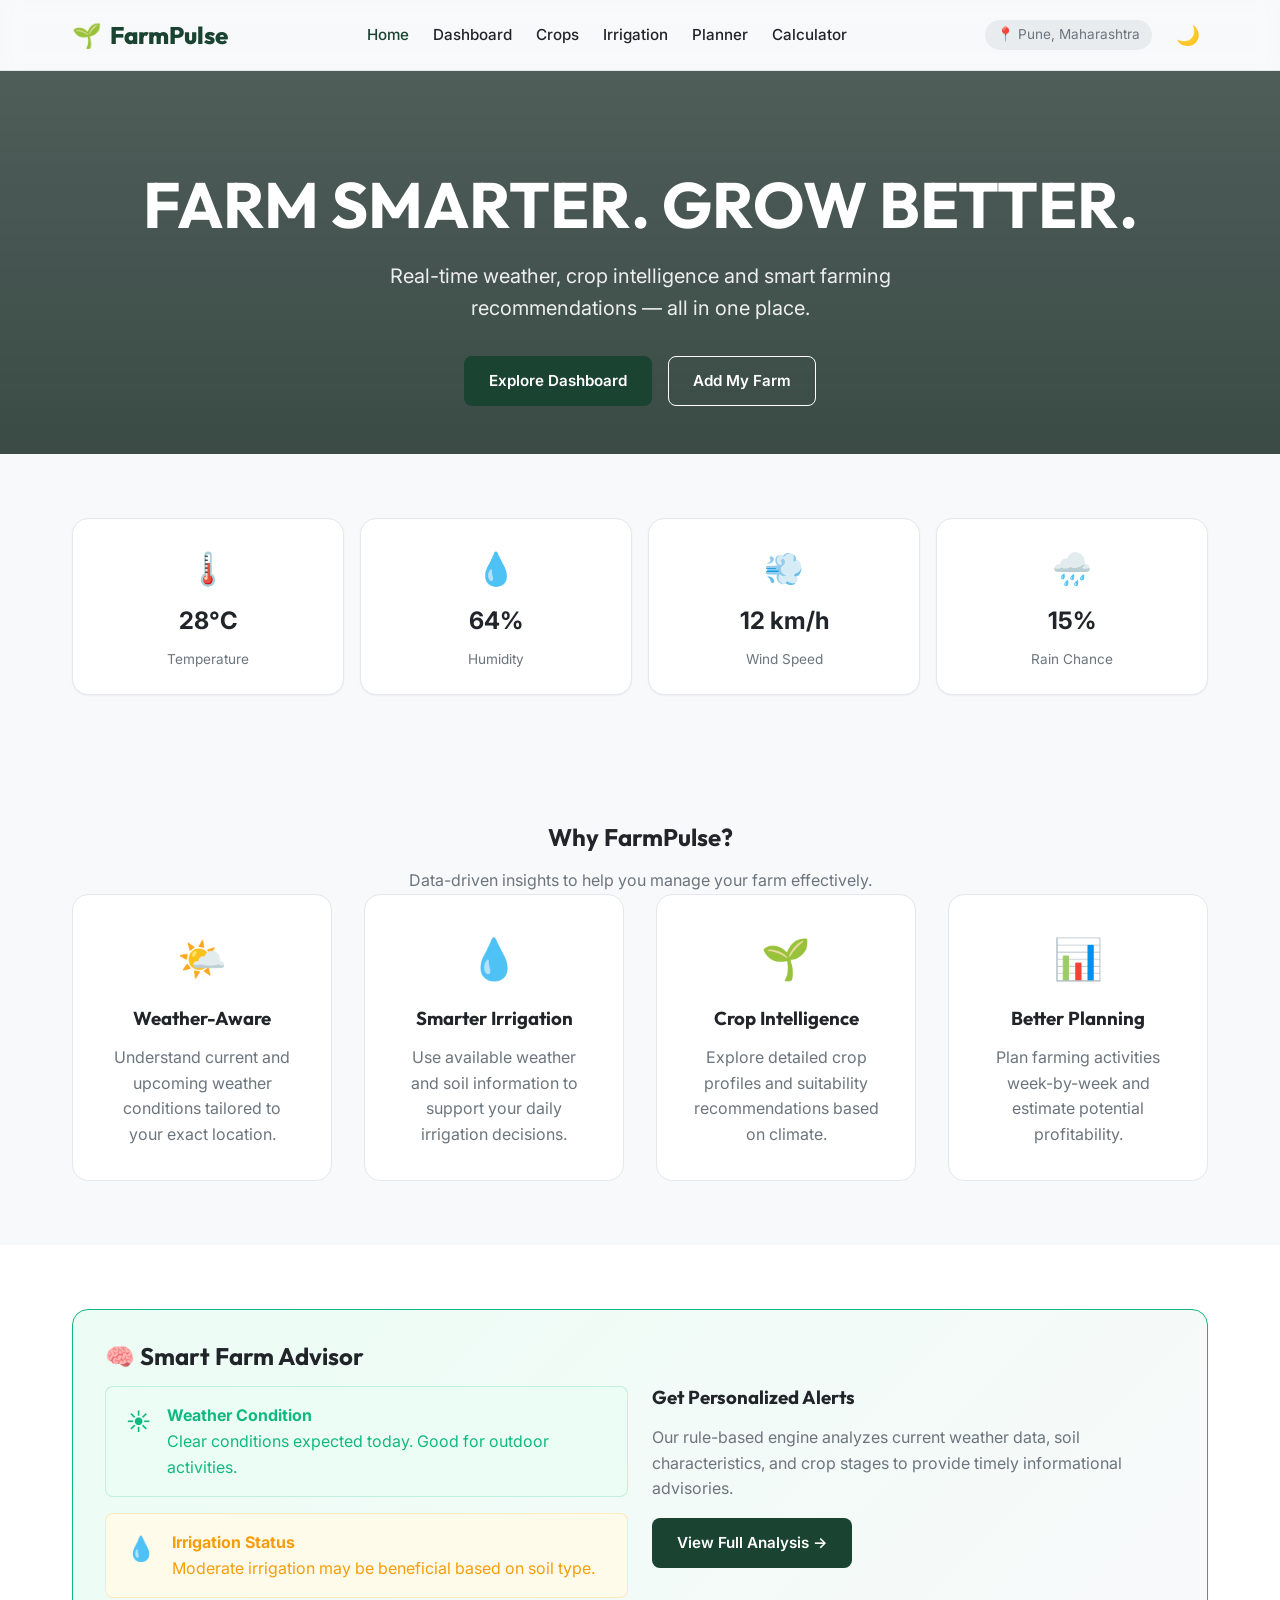
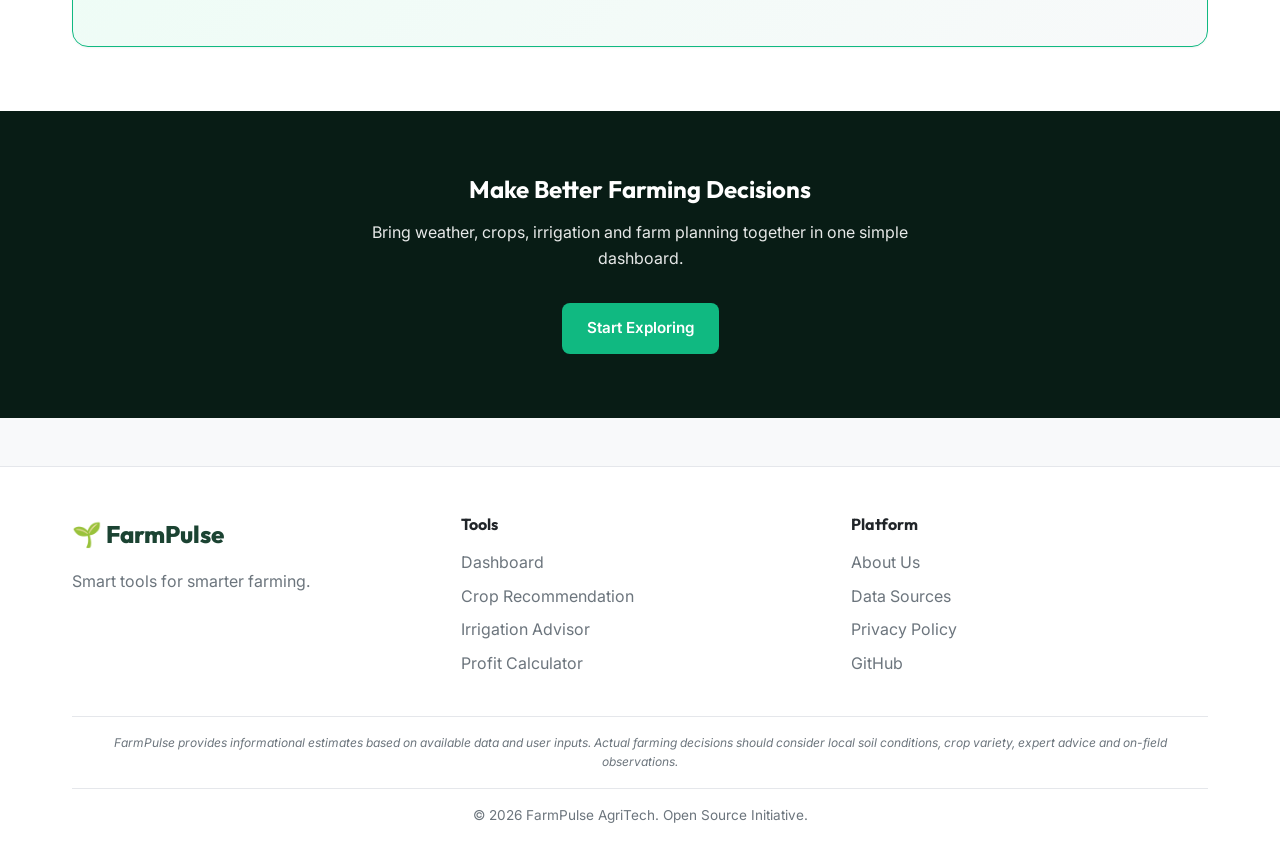
==== index.html @ 8e060a37 "Initial commit: FarmPulse implementation" ====
<!DOCTYPE html>
<html lang="en" data-theme="light">
<head>
  <meta charset="UTF-8">
  <meta name="viewport" content="width=device-width, initial-scale=1.0">
  <title>FarmPulse — Smart Farming Decision Assistant</title>
  
  <meta name="description" content="Real-time weather, crop intelligence and smart farming recommendations — all in one place.">
  
  <!-- Google Fonts -->
  <link rel="preconnect" href="https://fonts.googleapis.com">
  <link rel="preconnect" href="https://fonts.gstatic.com" crossorigin>
  <link href="https://fonts.googleapis.com/css2?family=Inter:wght@400;500;600&family=Outfit:wght@400;600;700;800&display=swap" rel="stylesheet">
  
  <!-- CSS -->
  <link rel="stylesheet" href="./css/style.css">
  <link rel="stylesheet" href="./css/components.css">
  <link rel="stylesheet" href="./css/responsive.css">
  
  <!-- Initial Styles specifically for Hero section -->
  <style>
    .hero {
      position: relative;
      background: linear-gradient(rgba(8, 28, 21, 0.7), rgba(8, 28, 21, 0.8)), url('https://images.unsplash.com/photo-1625246333195-78d9c38ad449?ixlib=rb-4.0.3&auto=format&fit=crop&w=1920&q=80') center/cover;
      color: white;
      padding: 6rem 0;
      text-align: center;
    }
    .hero h1 {
      color: white;
      font-size: clamp(2.5rem, 5vw, 4rem);
      margin-bottom: 1rem;
    }
    .hero p {
      font-size: 1.25rem;
      max-width: 600px;
      margin: 0 auto 2rem;
      opacity: 0.9;
    }
    .hero-actions {
      display: flex;
      gap: 1rem;
      justify-content: center;
    }
    
    .section-padding { padding: 4rem 0; }
    
    .features-grid {
      display: grid;
      grid-template-columns: repeat(auto-fit, minmax(250px, 1fr));
      gap: 2rem;
    }
    
    .feature-card {
      text-align: center;
      padding: 2rem;
      border: 1px solid var(--border-color);
      border-radius: var(--radius-lg);
      background-color: var(--color-surface);
      transition: transform var(--transition-normal);
    }
    .feature-card:hover {
      transform: translateY(-5px);
      box-shadow: var(--shadow-md);
    }
    .feature-icon {
      font-size: 2.5rem;
      margin-bottom: 1rem;
    }
    
    .cta-section {
      background-color: var(--color-primary-dark);
      color: white;
      text-align: center;
      padding: 4rem 0;
    }
    .cta-section h2 { color: white; }
  </style>
</head>
<body>

  <!-- Navbar -->
  <nav class="navbar">
    <div class="container">
      <a href="index.html" class="logo">
        <span>🌱</span> FarmPulse
      </a>
      
      <div class="nav-links">
        <a href="index.html" class="active">Home</a>
        <a href="dashboard.html">Dashboard</a>
        <a href="crops.html">Crops</a>
        <a href="irrigation.html">Irrigation</a>
        <a href="planner.html">Planner</a>
        <a href="calculator.html">Calculator</a>
      </div>
      
      <div class="nav-actions">
        <div class="location-badge">
          📍 <span>Detecting...</span>
        </div>
        <button class="theme-toggle" aria-label="Toggle Dark Mode">🌙</button>
        <button class="mobile-menu-btn" aria-label="Open Mobile Menu">☰</button>
      </div>
    </div>
  </nav>

  <!-- Mobile Menu Overlay -->
  <div class="mobile-menu-overlay">
    <div class="nav-links">
      <a href="index.html" class="active">🏠 Home</a>
      <a href="dashboard.html">📊 Dashboard</a>
      <a href="crops.html">🌱 Crops</a>
      <a href="irrigation.html">💧 Irrigation</a>
      <a href="planner.html">📅 Planner</a>
      <a href="calculator.html">💰 Calculator</a>
      <a href="about.html">ℹ️ About</a>
    </div>
  </div>

  <!-- Hero Section -->
  <header class="hero">
    <div class="container">
      <h1>FARM SMARTER. GROW BETTER.</h1>
      <p>Real-time weather, crop intelligence and smart farming recommendations — all in one place.</p>
      <div class="hero-actions hero-buttons">
        <a href="dashboard.html" class="btn btn-primary">Explore Dashboard</a>
        <a href="crops.html" class="btn btn-secondary" style="border-color: white; color: white !important;">Add My Farm</a>
      </div>
    </div>
  </header>

  <!-- Main Content -->
  <main>
    <!-- Live Farm Conditions Teaser -->
    <section class="section-padding" style="background-color: var(--color-background); margin-top: -3rem; position: relative; z-index: 10;">
      <div class="container">
        <div id="live-conditions-preview" class="grid grid-cols-4-lg gap-md text-center">
          <!-- Populated by JS -->
          <div class="card skeleton-box"></div>
          <div class="card skeleton-box"></div>
          <div class="card skeleton-box"></div>
          <div class="card skeleton-box"></div>
        </div>
      </div>
    </section>

    <!-- Why FarmPulse Features -->
    <section class="section-padding">
      <div class="container">
        <div class="text-center mb-xl">
          <h2>Why FarmPulse?</h2>
          <p class="text-muted">Data-driven insights to help you manage your farm effectively.</p>
        </div>
        
        <div class="features-grid">
          <div class="feature-card">
            <div class="feature-icon">🌤️</div>
            <h3>Weather-Aware</h3>
            <p class="text-muted mt-sm">Understand current and upcoming weather conditions tailored to your exact location.</p>
          </div>
          
          <div class="feature-card">
            <div class="feature-icon">💧</div>
            <h3>Smarter Irrigation</h3>
            <p class="text-muted mt-sm">Use available weather and soil information to support your daily irrigation decisions.</p>
          </div>
          
          <div class="feature-card">
            <div class="feature-icon">🌱</div>
            <h3>Crop Intelligence</h3>
            <p class="text-muted mt-sm">Explore detailed crop profiles and suitability recommendations based on climate.</p>
          </div>
          
          <div class="feature-card">
            <div class="feature-icon">📊</div>
            <h3>Better Planning</h3>
            <p class="text-muted mt-sm">Plan farming activities week-by-week and estimate potential profitability.</p>
          </div>
        </div>
      </div>
    </section>

    <!-- Smart Advisor Preview -->
    <section class="section-padding" style="background-color: var(--color-surface);">
      <div class="container">
        <div class="card" style="background: linear-gradient(135deg, var(--color-success-bg), var(--color-background)); border-color: var(--color-success);">
          <h2>🧠 Smart Farm Advisor</h2>
          <div class="grid grid-cols-2-sm gap-lg mt-md">
            <div>
              <div class="alert alert-success">
                <span style="font-size: 1.5rem;">☀️</span>
                <div>
                  <strong>Weather Condition</strong>
                  <p>Clear conditions expected today. Good for outdoor activities.</p>
                </div>
              </div>
              <div class="alert alert-warning">
                <span style="font-size: 1.5rem;">💧</span>
                <div>
                  <strong>Irrigation Status</strong>
                  <p>Moderate irrigation may be beneficial based on soil type.</p>
                </div>
              </div>
            </div>
            <div class="flex-col justify-center">
              <h3>Get Personalized Alerts</h3>
              <p class="text-muted mb-md">Our rule-based engine analyzes current weather data, soil characteristics, and crop stages to provide timely informational advisories.</p>
              <a href="dashboard.html" class="btn btn-primary">View Full Analysis →</a>
            </div>
          </div>
        </div>
      </div>
    </section>

    <!-- CTA Section -->
    <section class="cta-section">
      <div class="container">
        <h2>Make Better Farming Decisions</h2>
        <p style="opacity: 0.9; max-width: 600px; margin: 0 auto 2rem;">Bring weather, crops, irrigation and farm planning together in one simple dashboard.</p>
        <div class="hero-actions">
          <a href="dashboard.html" class="btn btn-primary" style="background-color: var(--color-success);">Start Exploring</a>
        </div>
      </div>
    </section>
  </main>

  <!-- Mobile Bottom Nav -->
  <nav class="mobile-bottom-nav">
    <a href="index.html" class="active">
      <span>🏠</span> Home
    </a>
    <a href="dashboard.html">
      <span>📊</span> Dash
    </a>
    <a href="crops.html">
      <span>🌱</span> Crops
    </a>
    <a href="about.html">
      <span>ℹ️</span> About
    </a>
  </nav>

  <!-- Footer -->
  <footer class="footer">
    <div class="container">
      <div class="footer-content">
        <div class="footer-brand">
          <div class="logo mb-md">🌱 FarmPulse</div>
          <p class="text-muted">Smart tools for smarter farming.</p>
        </div>
        
        <div class="footer-links">
          <h4>Tools</h4>
          <ul>
            <li><a href="dashboard.html">Dashboard</a></li>
            <li><a href="crops.html">Crop Recommendation</a></li>
            <li><a href="irrigation.html">Irrigation Advisor</a></li>
            <li><a href="calculator.html">Profit Calculator</a></li>
          </ul>
        </div>
        
        <div class="footer-links">
          <h4>Platform</h4>
          <ul>
            <li><a href="about.html">About Us</a></li>
            <li><a href="#">Data Sources</a></li>
            <li><a href="#">Privacy Policy</a></li>
            <li><a href="#">GitHub</a></li>
          </ul>
        </div>
      </div>
      
      <p class="disclaimer">
        FarmPulse provides informational estimates based on available data and user inputs. 
        Actual farming decisions should consider local soil conditions, crop variety, expert advice and on-field observations.
      </p>
      
      <div class="footer-bottom">
        &copy; 2026 FarmPulse AgriTech. Open Source Initiative.
      </div>
    </div>
  </footer>

  <!-- Scripts -->
  <script type="module" src="./js/app.js"></script>
  <script type="module">
    import { locManager } from './js/location.js';
    import { weatherApi } from './js/weather.js';
    
    // Quick load dummy data for hero cards while real API builds
    document.addEventListener('DOMContentLoaded', async () => {
      const container = document.getElementById('live-conditions-preview');
      try {
        const loc = locManager.getLocation();
        const weather = await weatherApi.getCurrentWeather(loc.lat, loc.lon);
        
        container.innerHTML = `
          <div class="card" style="padding: 1.5rem;">
            <div style="font-size: 2rem;">🌡️</div>
            <div style="font-size: 1.5rem; font-weight: bold; margin: 0.5rem 0;">${weather.temperature}°C</div>
            <div class="text-muted" style="font-size: 0.85rem;">Temperature</div>
          </div>
          <div class="card" style="padding: 1.5rem;">
            <div style="font-size: 2rem;">💧</div>
            <div style="font-size: 1.5rem; font-weight: bold; margin: 0.5rem 0;">${weather.humidity}%</div>
            <div class="text-muted" style="font-size: 0.85rem;">Humidity</div>
          </div>
          <div class="card" style="padding: 1.5rem;">
            <div style="font-size: 2rem;">💨</div>
            <div style="font-size: 1.5rem; font-weight: bold; margin: 0.5rem 0;">${weather.windSpeed} km/h</div>
            <div class="text-muted" style="font-size: 0.85rem;">Wind Speed</div>
          </div>
          <div class="card" style="padding: 1.5rem;">
            <div style="font-size: 2rem;">🌧️</div>
            <div style="font-size: 1.5rem; font-weight: bold; margin: 0.5rem 0;">${weather.precipProb}%</div>
            <div class="text-muted" style="font-size: 0.85rem;">Rain Chance</div>
          </div>
        `;
      } catch (e) {
        // Fallback layout if weather.js isn't implemented yet
        container.innerHTML = `
          <div class="card"><div style="font-size:2rem">🌡️</div><h3>28°C</h3><span class="text-muted">Temperature</span></div>
          <div class="card"><div style="font-size:2rem">💧</div><h3>71%</h3><span class="text-muted">Humidity</span></div>
          <div class="card"><div style="font-size:2rem">🌱</div><h3>65%</h3><span class="text-muted">Soil Moisture</span></div>
          <div class="card"><div style="font-size:2rem">💨</div><h3>12 km/h</h3><span class="text-muted">Wind</span></div>
        `;
      }
    });
  </script>
</body>
</html>
---- css/style.css ----
/* ==========================================================================
   Base Styles and CSS Variables
   ========================================================================== */

:root {
  /* Color Palette - Light Mode */
  --color-primary: #1b4332; /* Forest Green */
  --color-primary-light: #2d6a4f; /* Deep Green */
  --color-primary-dark: #081c15; /* Dark Green */
  --color-secondary: #40916c; /* Earthy Green */
  --color-secondary-light: #52b788;
  
  --color-background: #f8f9fa; /* Cream/Off-white */
  --color-surface: #ffffff; /* White cards */
  --color-text: #212529; /* Dark text */
  --color-text-muted: #6c757d; /* Muted text */
  
  --color-accent-brown: #6c584c; /* Earthy Brown */
  --color-accent-gold: #d4a373; /* Muted Gold */
  --color-accent-beige: #e9ecef; /* Soft Beige */
  
  /* Status Colors */
  --color-danger: #ef4444; /* Red */
  --color-danger-bg: #fef2f2;
  --color-warning: #f59e0b; /* Yellow/Orange */
  --color-warning-bg: #fffbeb;
  --color-success: #10b981; /* Green */
  --color-success-bg: #ecfdf5;
  --color-info: #3b82f6; /* Blue for water/irrigation */
  
  /* Borders and Shadows */
  --border-color: #e5e7eb;
  --shadow-sm: 0 1px 2px 0 rgba(0, 0, 0, 0.05);
  --shadow-md: 0 4px 6px -1px rgba(0, 0, 0, 0.1), 0 2px 4px -1px rgba(0, 0, 0, 0.06);
  --shadow-lg: 0 10px 15px -3px rgba(0, 0, 0, 0.1), 0 4px 6px -2px rgba(0, 0, 0, 0.05);
  --shadow-card: 0 10px 40px -10px rgba(0,0,0,0.08);
  
  /* Typography */
  --font-family-base: 'Inter', system-ui, -apple-system, sans-serif;
  --font-family-heading: 'Outfit', 'Inter', system-ui, sans-serif;
  
  /* Spacing */
  --spacing-xs: 0.25rem;
  --spacing-sm: 0.5rem;
  --spacing-md: 1rem;
  --spacing-lg: 1.5rem;
  --spacing-xl: 2rem;
  --spacing-2xl: 3rem;
  
  /* Border Radius */
  --radius-sm: 0.375rem;
  --radius-md: 0.5rem;
  --radius-lg: 1rem;
  --radius-xl: 1.5rem;
  --radius-full: 9999px;

  /* Transitions */
  --transition-fast: 150ms ease-in-out;
  --transition-normal: 300ms ease-in-out;
}

/* Dark Mode Variables */
[data-theme="dark"] {
  --color-primary: #4ade80; /* Neon-forest accent */
  --color-primary-light: #2dd4bf; 
  --color-primary-dark: #16a34a;
  
  --color-background: #0f172a; /* Rich slate charcoal */
  --color-surface: #1e293b; /* Dark cards */
  --color-text: #f8fafc; /* High contrast text */
  --color-text-muted: #94a3b8; /* Muted text */
  
  --color-accent-brown: #8b5a2b; 
  --color-accent-gold: #fbbf24;
  --color-accent-beige: #334155;
  
  --border-color: #334155;
  --shadow-card: 0 10px 40px -10px rgba(0,0,0,0.3);
  
  --color-danger-bg: rgba(239, 68, 68, 0.1);
  --color-warning-bg: rgba(245, 158, 11, 0.1);
  --color-success-bg: rgba(16, 185, 129, 0.1);
}

/* Reset and Base Styles */
* {
  margin: 0;
  padding: 0;
  box-sizing: border-box;
}

body {
  font-family: var(--font-family-base);
  background-color: var(--color-background);
  color: var(--color-text);
  line-height: 1.6;
  -webkit-font-smoothing: antialiased;
  transition: background-color var(--transition-normal), color var(--transition-normal);
  overflow-x: hidden;
}

h1, h2, h3, h4, h5, h6 {
  font-family: var(--font-family-heading);
  font-weight: 700;
  line-height: 1.2;
  color: var(--color-text);
  margin-bottom: var(--spacing-md);
}

a {
  color: var(--color-primary);
  text-decoration: none;
  transition: color var(--transition-fast);
}

a:hover {
  color: var(--color-primary-light);
}

img {
  max-width: 100%;
  height: auto;
  display: block;
}

ul {
  list-style: none;
}

/* Container */
.container {
  width: 100%;
  max-width: 1200px;
  margin: 0 auto;
  padding: 0 var(--spacing-md);
}

/* Layout Classes */
.flex { display: flex; }
.flex-col { flex-direction: column; }
.items-center { align-items: center; }
.justify-between { justify-content: space-between; }
.justify-center { justify-content: center; }
.gap-sm { gap: var(--spacing-sm); }
.gap-md { gap: var(--spacing-md); }
.gap-lg { gap: var(--spacing-lg); }
.grid { display: grid; }
.text-center { text-align: center; }

/* Utilities */
.hidden { display: none !important; }
.text-muted { color: var(--color-text-muted); }
.mt-sm { margin-top: var(--spacing-sm); }
.mt-md { margin-top: var(--spacing-md); }
.mt-lg { margin-top: var(--spacing-lg); }
.mb-sm { margin-bottom: var(--spacing-sm); }
.mb-md { margin-bottom: var(--spacing-md); }
.mb-lg { margin-bottom: var(--spacing-lg); }

/* Disclaimer Text */
.disclaimer {
  font-size: 0.75rem;
  color: var(--color-text-muted);
  text-align: center;
  margin-top: var(--spacing-xl);
  font-style: italic;
  padding: var(--spacing-md);
  border-top: 1px solid var(--border-color);
}
---- css/components.css ----
/* ==========================================================================
   UI Components (Buttons, Cards, Forms, Navbar, Alerts, Modals)
   ========================================================================== */

/* Navbar */
.navbar {
  background-color: rgba(var(--color-surface), 0.9);
  backdrop-filter: blur(10px);
  -webkit-backdrop-filter: blur(10px);
  position: sticky;
  top: 0;
  z-index: 1000;
  border-bottom: 1px solid var(--border-color);
  transition: background-color var(--transition-normal);
}

.navbar .container {
  display: flex;
  justify-content: space-between;
  align-items: center;
  height: 70px;
}

.logo {
  font-family: var(--font-family-heading);
  font-size: 1.5rem;
  font-weight: 800;
  color: var(--color-primary) !important;
  display: flex;
  align-items: center;
  gap: 0.5rem;
}

.nav-links {
  display: flex;
  gap: var(--spacing-lg);
  align-items: center;
}

.nav-links a {
  color: var(--color-text);
  font-weight: 500;
  font-size: 0.95rem;
}

.nav-links a:hover, .nav-links a.active {
  color: var(--color-primary);
}

.nav-actions {
  display: flex;
  align-items: center;
  gap: var(--spacing-md);
}

.location-badge {
  display: flex;
  align-items: center;
  gap: 0.25rem;
  font-size: 0.85rem;
  color: var(--color-text-muted);
  background-color: var(--color-accent-beige);
  padding: 0.25rem 0.75rem;
  border-radius: var(--radius-full);
}

.theme-toggle {
  background: none;
  border: none;
  color: var(--color-text);
  font-size: 1.2rem;
  cursor: pointer;
  padding: 0.5rem;
  border-radius: 50%;
  transition: background-color var(--transition-fast);
}

.theme-toggle:hover {
  background-color: var(--color-accent-beige);
}

.mobile-menu-btn {
  display: none;
  background: none;
  border: none;
  color: var(--color-text);
  font-size: 1.5rem;
  cursor: pointer;
}

/* Buttons */
.btn {
  display: inline-flex;
  align-items: center;
  justify-content: center;
  gap: 0.5rem;
  padding: 0.75rem 1.5rem;
  border-radius: var(--radius-md);
  font-weight: 600;
  font-size: 0.95rem;
  cursor: pointer;
  transition: all var(--transition-fast);
  border: 1px solid transparent;
  font-family: var(--font-family-base);
}

.btn-primary {
  background-color: var(--color-primary);
  color: #ffffff !important;
}

.btn-primary:hover {
  background-color: var(--color-primary-light);
  transform: translateY(-1px);
  box-shadow: var(--shadow-md);
}

.btn-secondary {
  background-color: transparent;
  border-color: var(--color-primary);
  color: var(--color-primary) !important;
}

.btn-secondary:hover {
  background-color: var(--color-primary);
  color: #ffffff !important;
}

.btn-block {
  width: 100%;
}

.btn:disabled {
  opacity: 0.6;
  cursor: not-allowed;
  transform: none;
  box-shadow: none;
}

/* Cards */
.card {
  background-color: var(--color-surface);
  border-radius: var(--radius-lg);
  padding: var(--spacing-xl);
  box-shadow: var(--shadow-sm);
  border: 1px solid var(--border-color);
  transition: transform var(--transition-normal), box-shadow var(--transition-normal);
}

.card:hover {
  box-shadow: var(--shadow-card);
}

/* Forms */
.form-group {
  margin-bottom: var(--spacing-md);
}

.form-label {
  display: block;
  font-weight: 500;
  margin-bottom: 0.5rem;
  font-size: 0.9rem;
  color: var(--color-text);
}

.form-control, .form-select {
  width: 100%;
  padding: 0.75rem 1rem;
  font-family: var(--font-family-base);
  font-size: 1rem;
  color: var(--color-text);
  background-color: var(--color-surface);
  border: 1px solid var(--border-color);
  border-radius: var(--radius-md);
  transition: border-color var(--transition-fast), box-shadow var(--transition-fast);
}

[data-theme="dark"] .form-control, [data-theme="dark"] .form-select {
  background-color: var(--color-background);
}

.form-control:focus, .form-select:focus {
  outline: none;
  border-color: var(--color-primary);
  box-shadow: 0 0 0 3px rgba(64, 145, 108, 0.2);
}

/* Range Slider */
input[type=range] {
  width: 100%;
  accent-color: var(--color-primary);
}

/* Alerts and Badges */
.badge {
  display: inline-block;
  padding: 0.25rem 0.75rem;
  border-radius: var(--radius-full);
  font-size: 0.75rem;
  font-weight: 600;
  text-transform: uppercase;
  letter-spacing: 0.05em;
}

.badge-success { background-color: var(--color-success-bg); color: var(--color-success); }
.badge-warning { background-color: var(--color-warning-bg); color: var(--color-warning); }
.badge-danger { background-color: var(--color-danger-bg); color: var(--color-danger); }
.badge-info { background-color: rgba(59, 130, 246, 0.1); color: var(--color-info); }

.alert {
  padding: 1rem 1.25rem;
  border-radius: var(--radius-md);
  margin-bottom: var(--spacing-md);
  display: flex;
  gap: 1rem;
  align-items: flex-start;
  border: 1px solid transparent;
}

.alert-danger { background-color: var(--color-danger-bg); border-color: rgba(239, 68, 68, 0.2); color: var(--color-danger); }
.alert-warning { background-color: var(--color-warning-bg); border-color: rgba(245, 158, 11, 0.2); color: var(--color-warning); }
.alert-success { background-color: var(--color-success-bg); border-color: rgba(16, 185, 129, 0.2); color: var(--color-success); }

/* Progress Bars */
.progress-container {
  width: 100%;
  height: 8px;
  background-color: var(--border-color);
  border-radius: var(--radius-full);
  overflow: hidden;
  margin-top: 0.5rem;
}

.progress-bar {
  height: 100%;
  background-color: var(--color-primary);
  border-radius: var(--radius-full);
  transition: width 1s ease-out;
}

/* Footer */
.footer {
  background-color: var(--color-surface);
  border-top: 1px solid var(--border-color);
  padding: var(--spacing-2xl) 0 var(--spacing-md);
  margin-top: var(--spacing-2xl);
}

.footer-content {
  display: grid;
  grid-template-columns: repeat(auto-fit, minmax(250px, 1fr));
  gap: var(--spacing-xl);
  margin-bottom: var(--spacing-xl);
}

.footer-links h4 {
  margin-bottom: var(--spacing-md);
}

.footer-links ul li {
  margin-bottom: 0.5rem;
}

.footer-links ul li a {
  color: var(--color-text-muted);
}

.footer-links ul li a:hover {
  color: var(--color-primary);
}

.footer-bottom {
  text-align: center;
  padding-top: var(--spacing-md);
  border-top: 1px solid var(--border-color);
  color: var(--color-text-muted);
  font-size: 0.85rem;
}

/* Skeleton Loading */
.skeleton {
  background: linear-gradient(90deg, var(--border-color) 25%, var(--color-accent-beige) 50%, var(--border-color) 75%);
  background-size: 200% 100%;
  animation: skeleton-loading 1.5s infinite;
  border-radius: var(--radius-md);
}

[data-theme="dark"] .skeleton {
  background: linear-gradient(90deg, var(--border-color) 25%, var(--color-surface) 50%, var(--border-color) 75%);
  background-size: 200% 100%;
}

@keyframes skeleton-loading {
  0% { background-position: 200% 0; }
  100% { background-position: -200% 0; }
}

.skeleton-text { height: 1rem; width: 100%; margin-bottom: 0.5rem; }
.skeleton-title { height: 1.5rem; width: 60%; margin-bottom: 1rem; }
.skeleton-box { height: 150px; width: 100%; }
---- css/responsive.css ----
/* ==========================================================================
   Responsive Breakpoints & Layout Adjustments
   ========================================================================== */

/* Mobile Bottom Navigation (Hidden on desktop, visible on mobile) */
.mobile-bottom-nav {
  display: none;
  position: fixed;
  bottom: 0;
  left: 0;
  right: 0;
  background-color: var(--color-surface);
  border-top: 1px solid var(--border-color);
  z-index: 1000;
  padding: 0.5rem 1rem;
  justify-content: space-around;
  box-shadow: 0 -2px 10px rgba(0,0,0,0.05);
}

.mobile-bottom-nav a {
  display: flex;
  flex-direction: column;
  align-items: center;
  gap: 0.25rem;
  color: var(--color-text-muted);
  font-size: 0.75rem;
}

.mobile-bottom-nav a.active {
  color: var(--color-primary);
}

.mobile-bottom-nav svg {
  width: 24px;
  height: 24px;
}

/* Base Mobile First defaults handled in style.css */

/* Small Devices (Landscape Phones, 576px and up) */
@media (min-width: 576px) {
  .grid-cols-2-sm { grid-template-columns: repeat(2, 1fr); }
}

/* Medium Devices (Tablets, 768px and up) */
@media (max-width: 768px) {
  .navbar .nav-links {
    display: none; /* Hide on mobile, handled by mobile menu */
  }
  
  .navbar .mobile-menu-btn {
    display: block;
  }
  
  /* Show bottom navigation on mobile */
  .mobile-bottom-nav {
    display: flex;
  }
  
  /* Add padding to bottom of body to accommodate bottom nav */
  body {
    padding-bottom: 60px;
  }
  
  .hero-section {
    text-align: center;
    padding: var(--spacing-xl) 0;
  }
  
  .hero-buttons {
    flex-direction: column;
    gap: var(--spacing-md);
  }
  
  .footer-content {
    grid-template-columns: 1fr;
    text-align: center;
  }
}

/* Desktop and up */
@media (min-width: 769px) {
  .grid-cols-2 { grid-template-columns: repeat(2, 1fr); }
  .grid-cols-3 { grid-template-columns: repeat(3, 1fr); }
  .grid-cols-4 { grid-template-columns: repeat(4, 1fr); }
  
  .mobile-menu-overlay {
    display: none !important;
  }
}

/* Large Devices (Desktops, 1024px and up) */
@media (min-width: 1024px) {
  .container {
    padding: 0 var(--spacing-xl);
  }
  
  .grid-cols-4-lg { grid-template-columns: repeat(4, 1fr); }
}

/* Extra Large Devices (Large Desktops, 1440px and up) */
@media (min-width: 1440px) {
  .container {
    max-width: 1320px;
  }
}

/* Mobile Menu Overlay */
.mobile-menu-overlay {
  position: fixed;
  top: 70px; /* Below navbar */
  left: 0;
  right: 0;
  bottom: 0;
  background-color: var(--color-surface);
  z-index: 999;
  display: none; /* Toggled by JS */
  flex-direction: column;
  padding: var(--spacing-xl);
  overflow-y: auto;
}

.mobile-menu-overlay.active {
  display: flex;
}

.mobile-menu-overlay .nav-links {
  display: flex;
  flex-direction: column;
  align-items: stretch;
  gap: var(--spacing-lg);
}

.mobile-menu-overlay .nav-links a {
  font-size: 1.25rem;
  padding: var(--spacing-md);
  border-radius: var(--radius-md);
  background-color: var(--color-background);
  text-align: center;
}
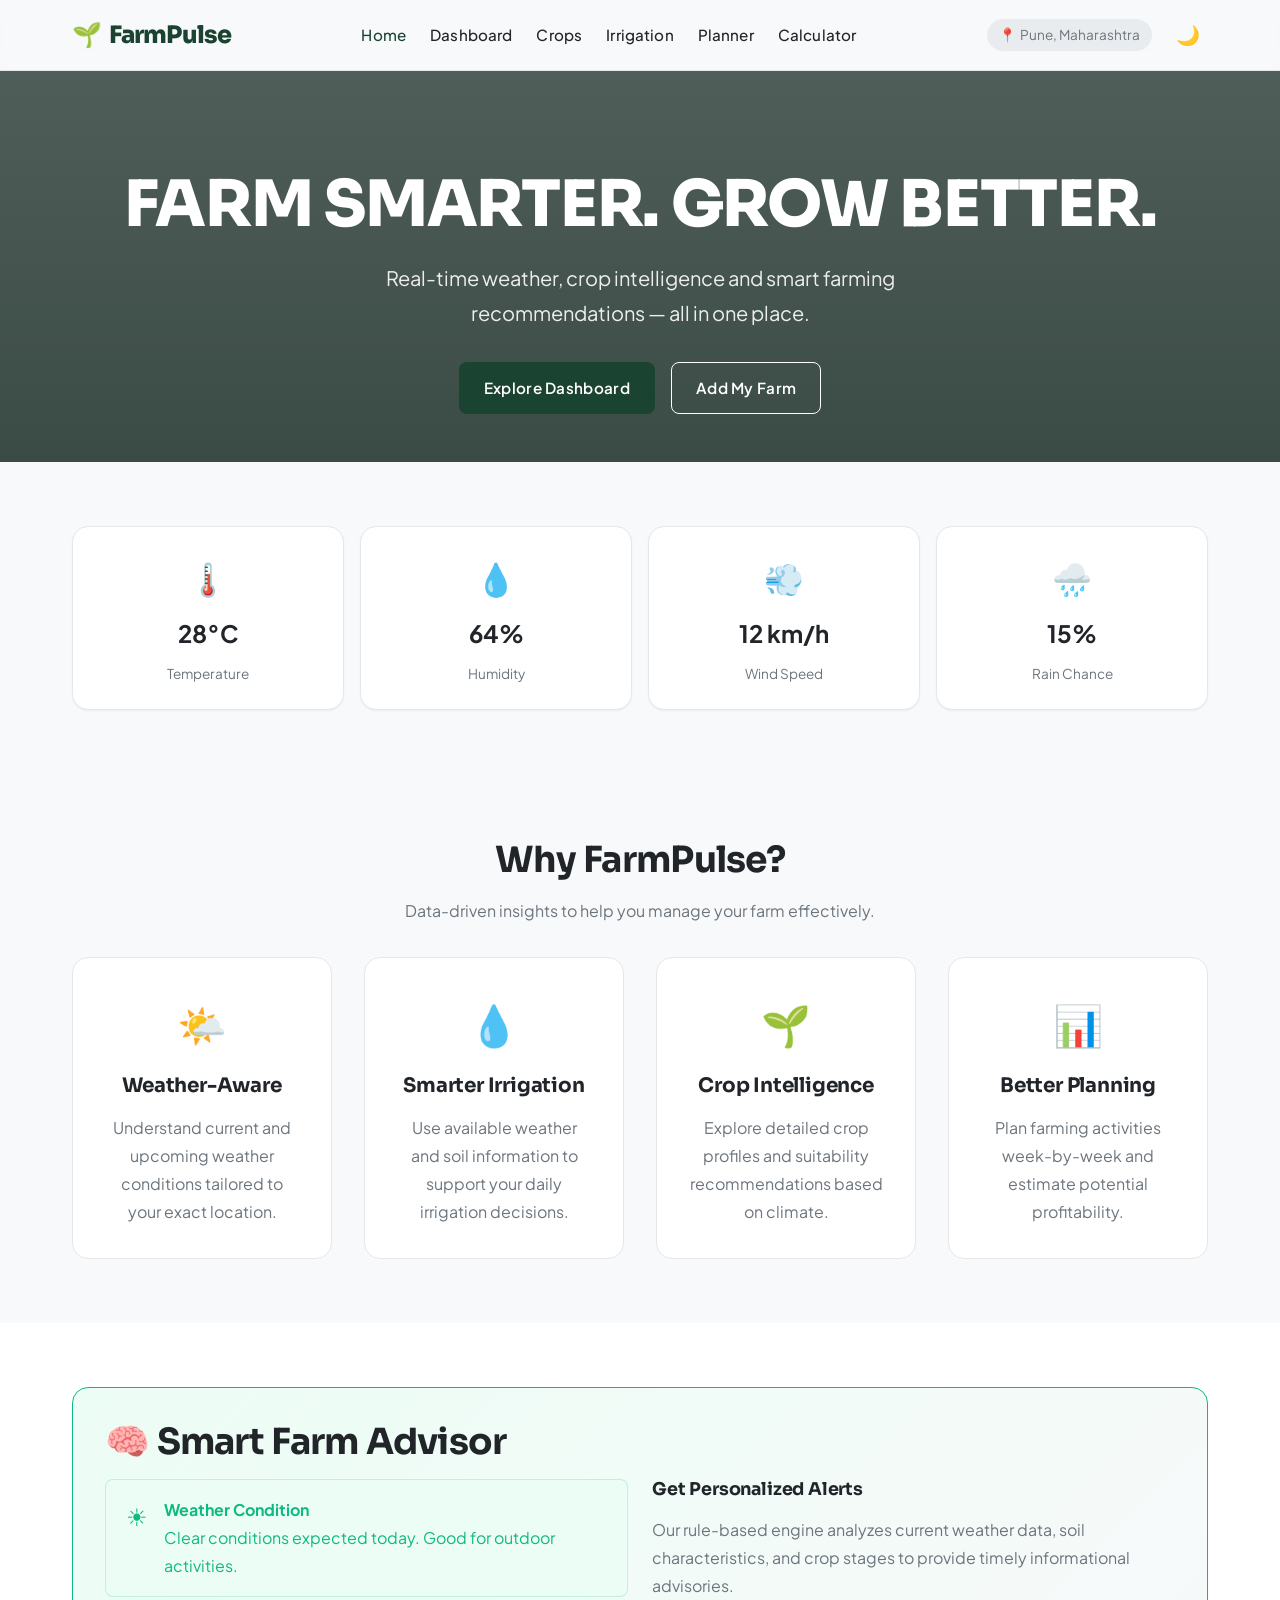
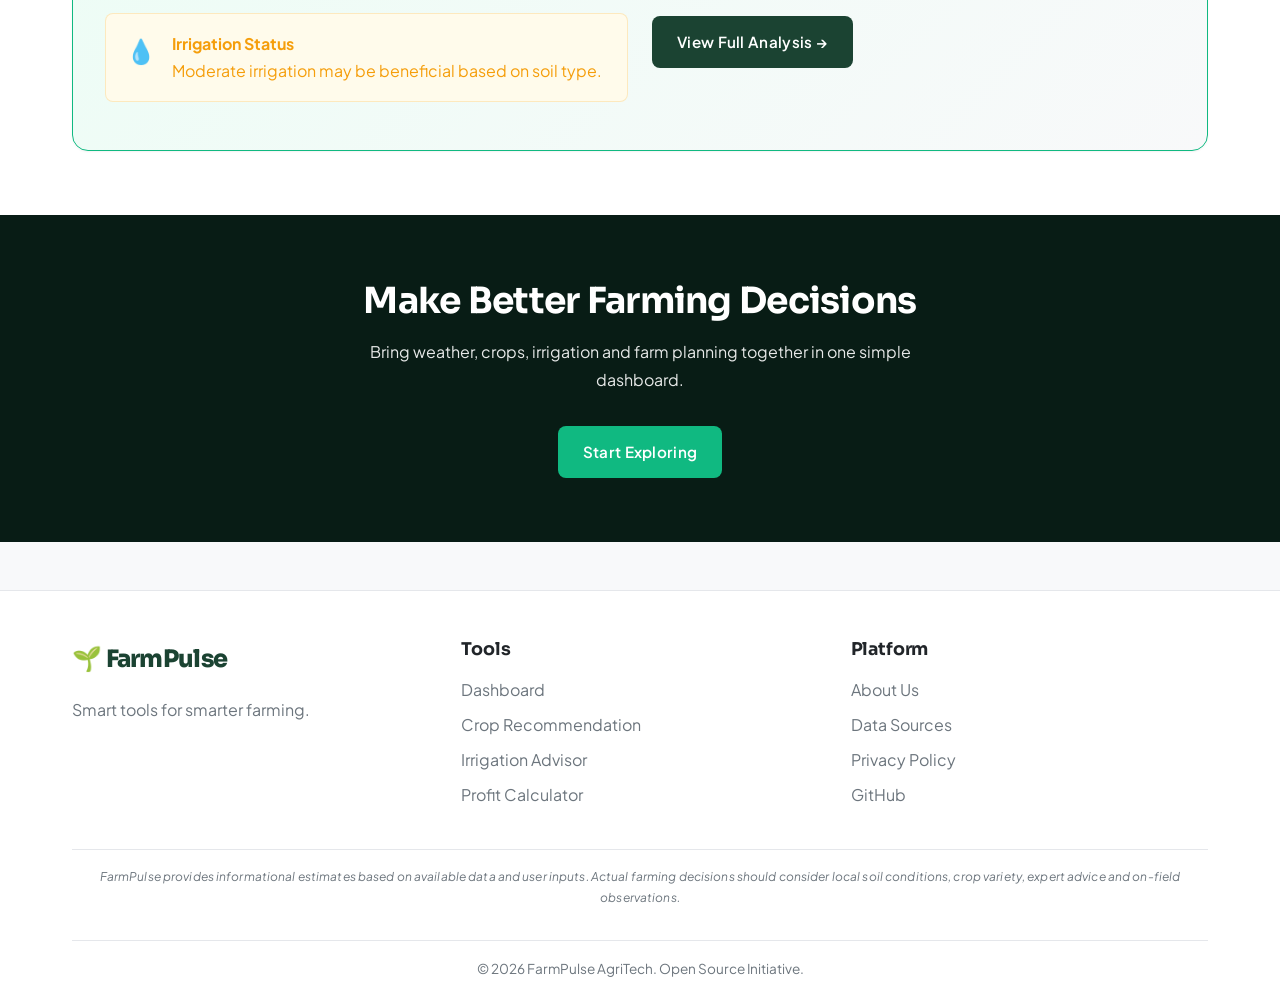
==== commit a8f6bd26: "style: upgrade typography — Sora + Plus Jakarta Sans + JetBrains Mono across all pages" ====
--- a/index.html
+++ b/index.html
@@ -10,7 +10,7 @@
   <!-- Google Fonts -->
   <link rel="preconnect" href="https://fonts.googleapis.com">
   <link rel="preconnect" href="https://fonts.gstatic.com" crossorigin>
-  <link href="https://fonts.googleapis.com/css2?family=Inter:wght@400;500;600&family=Outfit:wght@400;600;700;800&display=swap" rel="stylesheet">
+  <link href="https://fonts.googleapis.com/css2?family=Sora:wght@400;600;700;800&family=Plus+Jakarta+Sans:ital,wght@0,400;0,500;0,600;0,700;1,400&family=JetBrains+Mono:wght@400;600&display=swap" rel="stylesheet">
   
   <!-- CSS -->
   <link rel="stylesheet" href="./css/style.css">
--- a/css/style.css
+++ b/css/style.css
@@ -36,8 +36,16 @@
   --shadow-card: 0 10px 40px -10px rgba(0,0,0,0.08);
   
   /* Typography */
-  --font-family-base: 'Inter', system-ui, -apple-system, sans-serif;
-  --font-family-heading: 'Outfit', 'Inter', system-ui, sans-serif;
+  --font-family-base: 'Plus Jakarta Sans', system-ui, -apple-system, sans-serif;
+  --font-family-heading: 'Sora', 'Plus Jakarta Sans', system-ui, sans-serif;
+  --font-family-mono: 'JetBrains Mono', 'Fira Code', monospace;
+  --font-family-display: 'Sora', system-ui, sans-serif;
+
+  /* Letter Spacing */
+  --tracking-tight: -0.02em;
+  --tracking-normal: 0em;
+  --tracking-wide: 0.04em;
+  --tracking-widest: 0.12em;
   
   /* Spacing */
   --spacing-xs: 0.25rem;
@@ -93,8 +101,11 @@
   font-family: var(--font-family-base);
   background-color: var(--color-background);
   color: var(--color-text);
-  line-height: 1.6;
+  line-height: 1.7;
+  font-size: 1rem;
+  font-weight: 400;
   -webkit-font-smoothing: antialiased;
+  -moz-osx-font-smoothing: grayscale;
   transition: background-color var(--transition-normal), color var(--transition-normal);
   overflow-x: hidden;
 }
@@ -103,9 +114,20 @@
   font-family: var(--font-family-heading);
   font-weight: 700;
   line-height: 1.2;
+  letter-spacing: var(--tracking-tight);
   color: var(--color-text);
   margin-bottom: var(--spacing-md);
 }
+
+h1 { font-size: clamp(2rem, 4vw, 3rem); font-weight: 800; }
+h2 { font-size: clamp(1.5rem, 3vw, 2.25rem); font-weight: 700; }
+h3 { font-size: 1.25rem; font-weight: 700; letter-spacing: -0.01em; }
+h4 { font-size: 1.1rem; font-weight: 600; }
+h5 { font-size: 1rem; font-weight: 600; }
+h6 { font-size: 0.9rem; font-weight: 600; letter-spacing: var(--tracking-wide); text-transform: uppercase; }
+
+p { line-height: 1.75; margin-bottom: var(--spacing-md); }
+p:last-child { margin-bottom: 0; }
 
 a {
   color: var(--color-primary);
@@ -144,18 +166,30 @@
 .gap-sm { gap: var(--spacing-sm); }
 .gap-md { gap: var(--spacing-md); }
 .gap-lg { gap: var(--spacing-lg); }
+.gap-xl { gap: var(--spacing-xl); }
+.gap-2xl { gap: var(--spacing-2xl); }
 .grid { display: grid; }
 .text-center { text-align: center; }
 
 /* Utilities */
 .hidden { display: none !important; }
 .text-muted { color: var(--color-text-muted); }
+.mt-xs { margin-top: var(--spacing-xs); }
 .mt-sm { margin-top: var(--spacing-sm); }
 .mt-md { margin-top: var(--spacing-md); }
 .mt-lg { margin-top: var(--spacing-lg); }
+.mt-xl { margin-top: var(--spacing-xl); }
+.mt-2xl { margin-top: var(--spacing-2xl); }
+.mb-xs { margin-bottom: var(--spacing-xs); }
 .mb-sm { margin-bottom: var(--spacing-sm); }
 .mb-md { margin-bottom: var(--spacing-md); }
 .mb-lg { margin-bottom: var(--spacing-lg); }
+.mb-xl { margin-bottom: var(--spacing-xl); }
+.mb-2xl { margin-bottom: var(--spacing-2xl); }
+.py-sm { padding-top: var(--spacing-sm); padding-bottom: var(--spacing-sm); }
+.py-md { padding-top: var(--spacing-md); padding-bottom: var(--spacing-md); }
+.py-lg { padding-top: var(--spacing-lg); padding-bottom: var(--spacing-lg); }
+.py-xl { padding-top: var(--spacing-xl); padding-bottom: var(--spacing-xl); }
 
 /* Disclaimer Text */
 .disclaimer {
@@ -166,4 +200,82 @@
   font-style: italic;
   padding: var(--spacing-md);
   border-top: 1px solid var(--border-color);
-}
+  letter-spacing: 0.01em;
+}
+
+/* =========================================
+   Global Typography Enhancements
+   ========================================= */
+
+/* Navbar brand font */
+.logo {
+  letter-spacing: -0.03em;
+}
+
+/* Nav links - clean, medium weight */
+.nav-links a {
+  font-family: var(--font-family-base);
+  font-weight: 500;
+  letter-spacing: 0.01em;
+}
+
+/* Section subtitles / lead text */
+.lead {
+  font-size: 1.15rem;
+  font-weight: 400;
+  line-height: 1.8;
+  color: var(--color-text-muted);
+}
+
+/* Data / metric numbers */
+.metric-value,
+.result-value,
+.moisture-value {
+  font-family: var(--font-family-mono);
+  letter-spacing: -0.02em;
+}
+
+/* Section labels / overlines */
+.overline {
+  font-size: 0.75rem;
+  font-weight: 700;
+  letter-spacing: var(--tracking-widest);
+  text-transform: uppercase;
+  color: var(--color-primary);
+}
+
+/* Badge text */
+.badge {
+  font-family: var(--font-family-base);
+  font-weight: 700;
+  letter-spacing: var(--tracking-wide);
+}
+
+/* Form labels */
+.form-label {
+  font-family: var(--font-family-base);
+  font-weight: 600;
+  letter-spacing: 0.01em;
+  font-size: 0.875rem;
+}
+
+/* Card headings */
+.card h3 {
+  font-size: 1.1rem;
+  font-weight: 700;
+  letter-spacing: -0.01em;
+}
+
+/* Footer headings */
+.footer h4 {
+  font-family: var(--font-family-heading);
+  font-weight: 700;
+  letter-spacing: -0.01em;
+}
+
+/* Button text */
+.btn {
+  font-family: var(--font-family-base);
+  font-weight: 700;
+  letter-spacing: 0.02em;
+}
